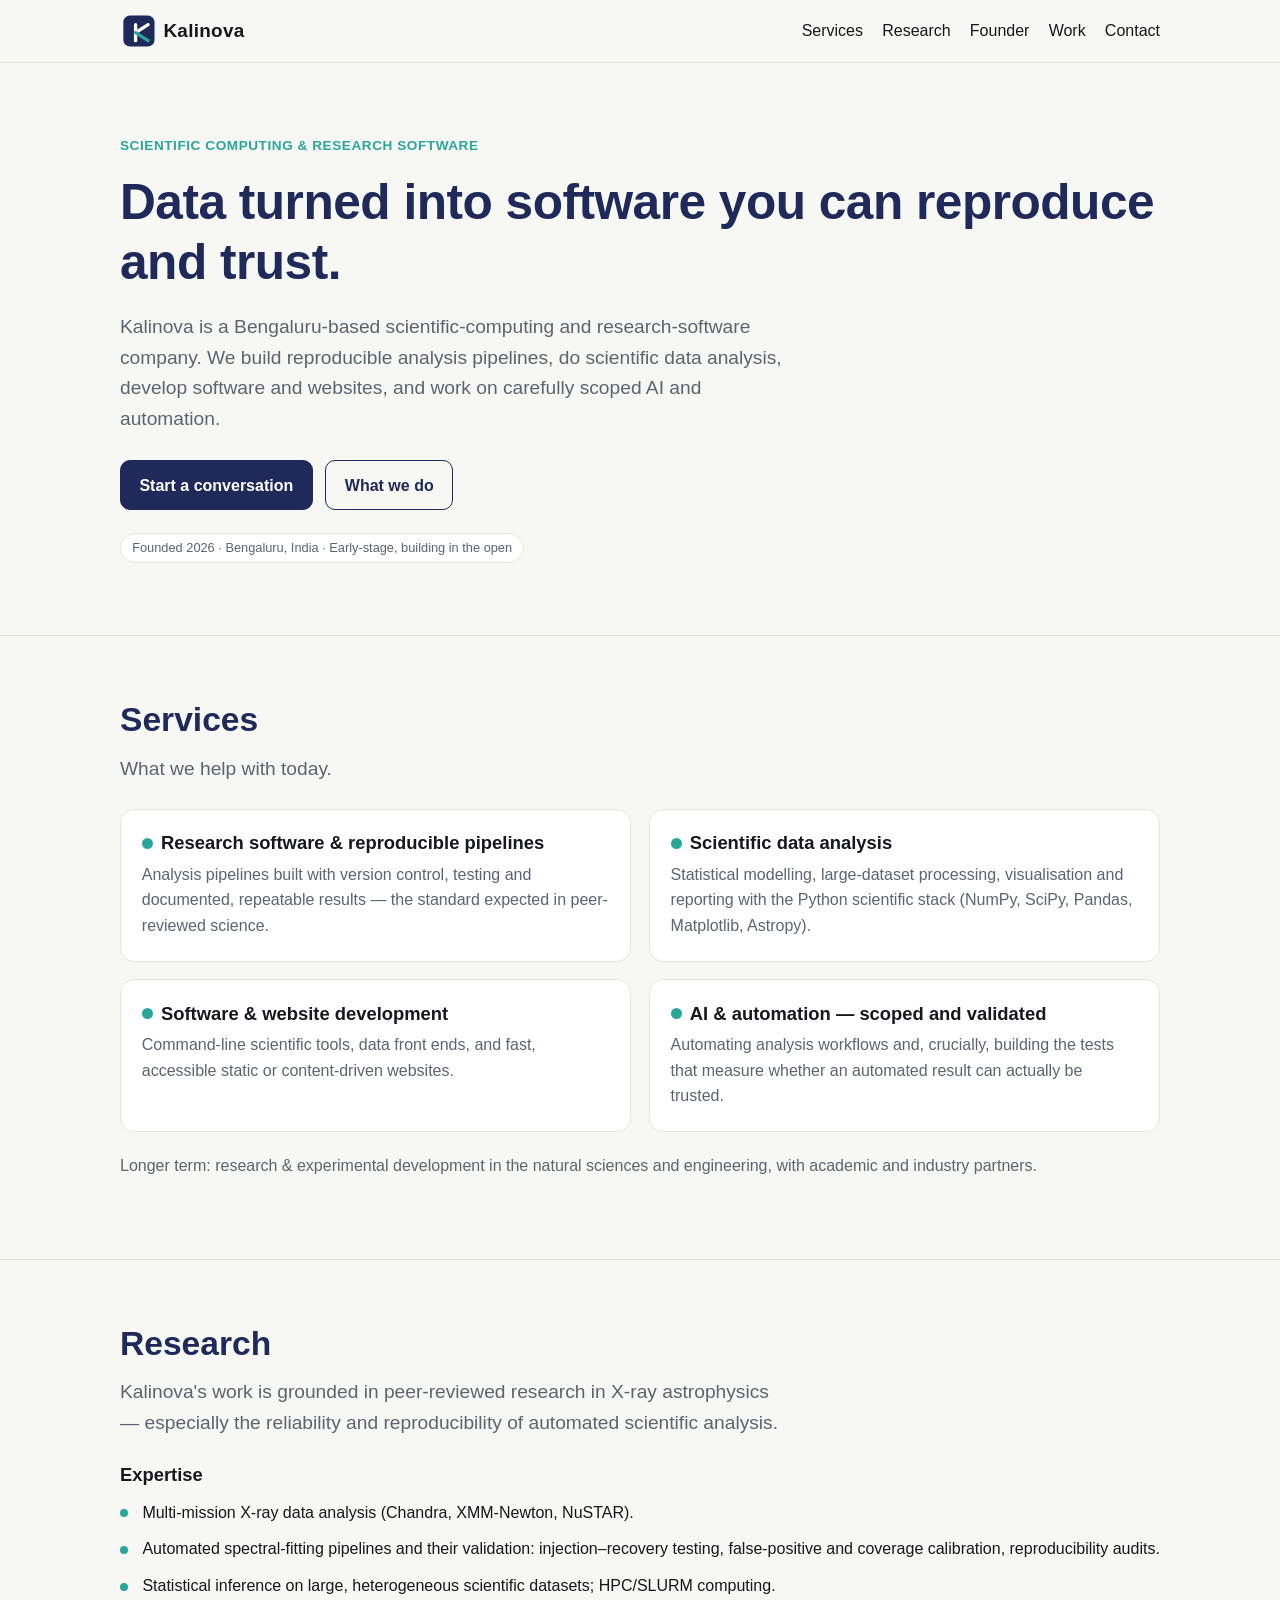
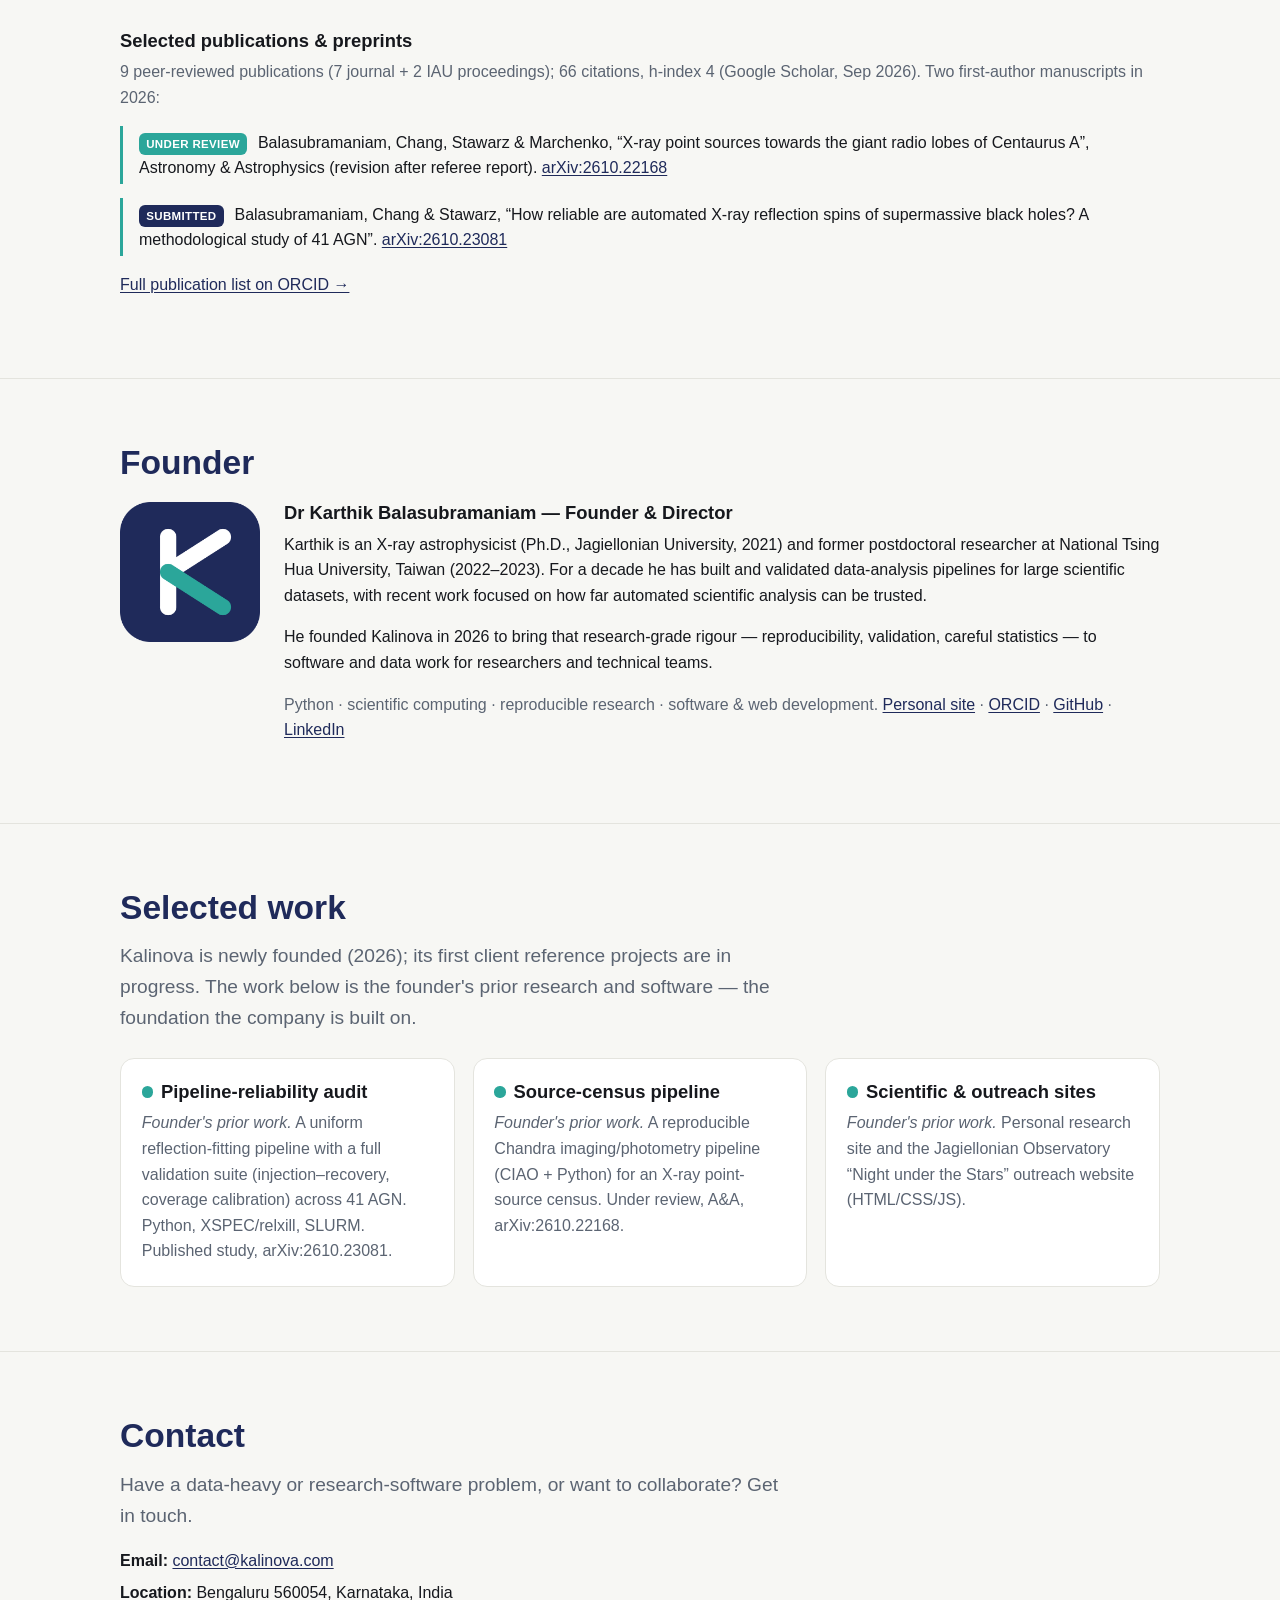
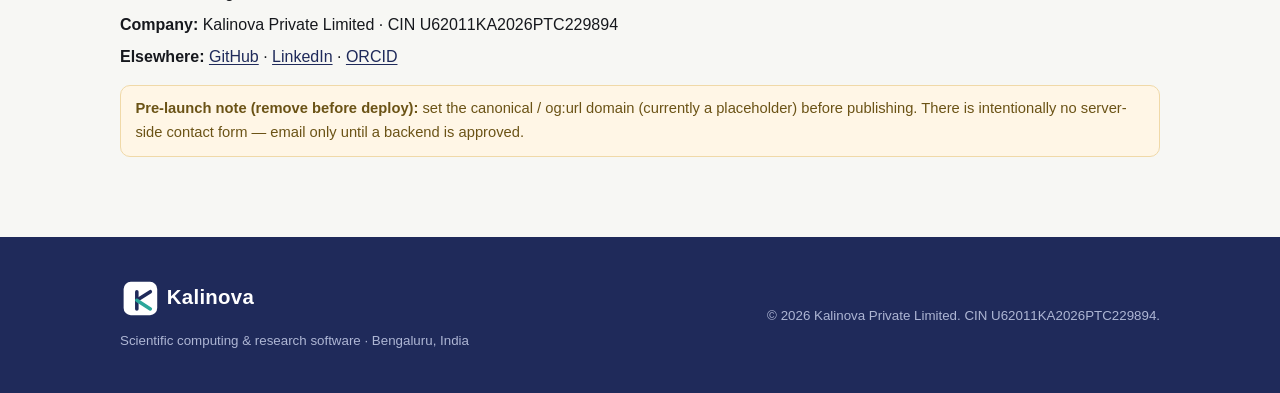
==== index.html @ db62e471 "Kalinova website: initial static site" ====
<!DOCTYPE html>
<html lang="en">
<head>
  <meta charset="utf-8">
  <meta name="viewport" content="width=device-width, initial-scale=1">
  <title>Kalinova — Scientific computing &amp; research software</title>
  <meta name="description" content="Kalinova Private Limited is a Bengaluru-based scientific-computing and research-software company: reproducible analysis pipelines, scientific data analysis, software &amp; web development, and scoped AI/automation.">
  <link rel="canonical" href="https://kalinova.com/">
  <!-- Open Graph / social -->
  <meta property="og:type" content="website">
  <meta property="og:title" content="Kalinova — Scientific computing &amp; research software">
  <meta property="og:description" content="Reproducible analysis pipelines, scientific data analysis, and software development. Bengaluru, India.">
  <meta property="og:image" content="assets/og-image.png">
  <meta property="og:url" content="https://kalinova.com/">
  <meta name="twitter:card" content="summary_large_image">
  <!-- Icons -->
  <link rel="icon" href="assets/favicon.svg" type="image/svg+xml">
  <link rel="alternate icon" href="assets/favicon.ico" sizes="any">
  <link rel="apple-touch-icon" href="assets/apple-touch-icon-180.png">
  <link rel="manifest" href="site.webmanifest">
  <link rel="stylesheet" href="css/styles.css">
</head>
<body>
  <a class="skip-link" href="#main">Skip to content</a>

  <header class="site-header">
    <nav class="nav" aria-label="Primary">
      <a class="brand" href="#top" aria-label="Kalinova home">
        <img src="assets/kalinova-horizontal.svg" alt="Kalinova" width="200" height="48">
      </a>
      <button class="nav-toggle" aria-expanded="false" aria-controls="nav-links">Menu</button>
      <ul class="nav-links" id="nav-links">
        <li><a href="#services">Services</a></li>
        <li><a href="#research">Research</a></li>
        <li><a href="#founder">Founder</a></li>
        <li><a href="#work">Work</a></li>
        <li><a href="#contact">Contact</a></li>
      </ul>
    </nav>
  </header>

  <main id="main">
    <a id="top"></a>

    <!-- HOME / HERO -->
    <section class="hero" aria-labelledby="hero-h">
      <div class="wrap">
        <p class="eyebrow">Scientific computing &amp; research software</p>
        <h1 id="hero-h">Data turned into software you can reproduce and trust.</h1>
        <p class="lead">Kalinova is a Bengaluru-based scientific-computing and research-software
          company. We build reproducible analysis pipelines, do scientific data analysis, develop
          software and websites, and work on carefully scoped AI and automation.</p>
        <div class="cta">
          <a class="btn" href="#contact">Start a conversation</a>
          <a class="btn ghost" href="#services">What we do</a>
        </div>
        <p class="badge">Founded 2026 · Bengaluru, India · Early-stage, building in the open</p>
      </div>
    </section>

    <!-- SERVICES -->
    <section id="services" aria-labelledby="services-h">
      <div class="wrap">
        <h2 id="services-h">Services</h2>
        <p class="lead">What we help with today.</p>
        <div class="grid cols-2" style="margin-top:1.5rem">
          <div class="card">
            <h3><span class="dot"></span>Research software &amp; reproducible pipelines</h3>
            <p>Analysis pipelines built with version control, testing and documented, repeatable
              results — the standard expected in peer-reviewed science.</p>
          </div>
          <div class="card">
            <h3><span class="dot"></span>Scientific data analysis</h3>
            <p>Statistical modelling, large-dataset processing, visualisation and reporting with the
              Python scientific stack (NumPy, SciPy, Pandas, Matplotlib, Astropy).</p>
          </div>
          <div class="card">
            <h3><span class="dot"></span>Software &amp; website development</h3>
            <p>Command-line scientific tools, data front ends, and fast, accessible static or
              content-driven websites.</p>
          </div>
          <div class="card">
            <h3><span class="dot"></span>AI &amp; automation — scoped and validated</h3>
            <p>Automating analysis workflows and, crucially, building the tests that measure whether
              an automated result can actually be trusted.</p>
          </div>
        </div>
        <p class="muted" style="margin-top:1.3rem">Longer term: research &amp; experimental
          development in the natural sciences and engineering, with academic and industry partners.</p>
      </div>
    </section>

    <!-- RESEARCH -->
    <section id="research" aria-labelledby="research-h">
      <div class="wrap">
        <h2 id="research-h">Research</h2>
        <p class="lead">Kalinova's work is grounded in peer-reviewed research in X-ray astrophysics —
          especially the reliability and reproducibility of automated scientific analysis.</p>

        <h3 style="margin-top:1.6rem">Expertise</h3>
        <ul class="clean">
          <li>Multi-mission X-ray data analysis (Chandra, XMM-Newton, NuSTAR).</li>
          <li>Automated spectral-fitting pipelines and their validation: injection–recovery testing,
            false-positive and coverage calibration, reproducibility audits.</li>
          <li>Statistical inference on large, heterogeneous scientific datasets; HPC/SLURM computing.</li>
        </ul>

        <h3 style="margin-top:1.6rem">Selected publications &amp; preprints</h3>
        <p class="muted">9 peer-reviewed publications (7 journal + 2 IAU proceedings); 66 citations,
          h-index 4 (Google Scholar, Sep 2026). Two first-author manuscripts in 2026:</p>
        <div class="pub">
          <span class="tag review">Under review</span>
          Balasubramaniam, Chang, Stawarz &amp; Marchenko, “X-ray point sources towards the giant radio
          lobes of Centaurus A”, Astronomy &amp; Astrophysics (revision after referee report).
          <a href="https://arxiv.org/abs/2610.22168">arXiv:2610.22168</a>
        </div>
        <div class="pub">
          <span class="tag">Submitted</span>
          Balasubramaniam, Chang &amp; Stawarz, “How reliable are automated X-ray reflection spins of
          supermassive black holes? A methodological study of 41 AGN”.
          <a href="https://arxiv.org/abs/2610.23081">arXiv:2610.23081</a>
        </div>
        <p style="margin-top:1rem"><a href="https://orcid.org/0000-0003-0095-9302">Full publication
          list on ORCID →</a></p>
      </div>
    </section>

    <!-- FOUNDER -->
    <section id="founder" aria-labelledby="founder-h">
      <div class="wrap">
        <h2 id="founder-h">Founder</h2>
        <div class="founder" style="margin-top:1.2rem">
          <img class="avatar" src="assets/kalinova-icon-tile-512.png" alt="" aria-hidden="true">
          <div>
            <h3>Dr Karthik Balasubramaniam — Founder &amp; Director</h3>
            <p>Karthik is an X-ray astrophysicist (Ph.D., Jagiellonian University, 2021) and former
              postdoctoral researcher at National Tsing Hua University, Taiwan (2022–2023). For a
              decade he has built and validated data-analysis pipelines for large scientific datasets,
              with recent work focused on how far automated scientific analysis can be trusted.</p>
            <p>He founded Kalinova in 2026 to bring that research-grade rigour — reproducibility,
              validation, careful statistics — to software and data work for researchers and technical
              teams.</p>
            <p class="muted">Python · scientific computing · reproducible research · software &amp; web
              development.
              <a href="https://karthikab7.github.io">Personal site</a> ·
              <a href="https://orcid.org/0000-0003-0095-9302">ORCID</a> ·
              <a href="https://github.com/karthikab7">GitHub</a> ·
              <a href="https://linkedin.com/in/kab2421">LinkedIn</a></p>
          </div>
        </div>
      </div>
    </section>

    <!-- SELECTED WORK -->
    <section id="work" aria-labelledby="work-h">
      <div class="wrap">
        <h2 id="work-h">Selected work</h2>
        <p class="lead">Kalinova is newly founded (2026); its first client reference projects are in
          progress. The work below is the founder's prior research and software — the foundation the
          company is built on.</p>
        <div class="grid cols-3" style="margin-top:1.5rem">
          <div class="card">
            <h3><span class="dot"></span>Pipeline-reliability audit</h3>
            <p><em>Founder's prior work.</em> A uniform reflection-fitting pipeline with a full
              validation suite (injection–recovery, coverage calibration) across 41 AGN. Python,
              XSPEC/relxill, SLURM. Published study, arXiv:2610.23081.</p>
          </div>
          <div class="card">
            <h3><span class="dot"></span>Source-census pipeline</h3>
            <p><em>Founder's prior work.</em> A reproducible Chandra imaging/photometry pipeline
              (CIAO + Python) for an X-ray point-source census. Under review, A&amp;A,
              arXiv:2610.22168.</p>
          </div>
          <div class="card">
            <h3><span class="dot"></span>Scientific &amp; outreach sites</h3>
            <p><em>Founder's prior work.</em> Personal research site and the Jagiellonian Observatory
              “Night under the Stars” outreach website (HTML/CSS/JS).</p>
          </div>
        </div>
      </div>
    </section>

    <!-- CONTACT -->
    <section id="contact" aria-labelledby="contact-h">
      <div class="wrap">
        <h2 id="contact-h">Contact</h2>
        <p class="lead">Have a data-heavy or research-software problem, or want to collaborate?
          Get in touch.</p>
        <ul class="contact-list">
          <li><strong>Email:</strong>
            <a href="mailto:contact@kalinova.com">contact@kalinova.com</a></li>
          <li><strong>Location:</strong> Bengaluru 560054, Karnataka, India</li>
          <li><strong>Company:</strong> Kalinova Private Limited · CIN U62011KA2026PTC229894</li>
          <li><strong>Elsewhere:</strong>
            <a href="https://github.com/karthikab7">GitHub</a> ·
            <a href="https://linkedin.com/in/kab2421">LinkedIn</a> ·
            <a href="https://orcid.org/0000-0003-0095-9302">ORCID</a></li>
        </ul>
        <p class="note" role="note"><strong>Pre-launch note (remove before deploy):</strong> set the
          canonical / og:url domain (currently a placeholder) before publishing. There is intentionally
          no server-side contact form — email only until a backend is approved.</p>
      </div>
    </section>
  </main>

  <footer>
    <div class="wrap">
      <div>
        <img src="assets/kalinova-horizontal-dark.svg" alt="Kalinova" width="180" height="43">
        <br><small>Scientific computing &amp; research software · Bengaluru, India</small>
      </div>
      <div>
        <small>© <span id="year">2026</span> Kalinova Private Limited. CIN U62011KA2026PTC229894.</small>
      </div>
    </div>
  </footer>

  <script src="js/main.js" defer></script>
</body>
</html>
---- css/styles.css ----
/* Kalinova website — styles. Brand tokens from brand/brand-guidelines.md */
:root{
  --indigo:#1F2A5A; --teal:#2BA69A; --ink:#16181D; --slate:#5B6472;
  --paper:#F7F7F4; --white:#FFFFFF; --line:#E4E4DE;
  --maxw:1080px; --radius:14px;
  --font: Inter, -apple-system, BlinkMacSystemFont, "Segoe UI", Roboto, Helvetica, Arial, sans-serif;
}
*{box-sizing:border-box}
html{scroll-behavior:smooth}
body{
  margin:0; font-family:var(--font); color:var(--ink); background:var(--paper);
  line-height:1.6; -webkit-font-smoothing:antialiased;
}
h1,h2,h3{line-height:1.2; color:var(--indigo); margin:0 0 .4em}
h1{font-size:clamp(2rem,5vw,3.1rem); font-weight:700; letter-spacing:-.01em}
h2{font-size:clamp(1.5rem,3.4vw,2.1rem); font-weight:700}
h3{font-size:1.15rem; font-weight:600; color:var(--ink)}
p{margin:0 0 1rem}
a{color:var(--indigo); text-decoration:underline; text-underline-offset:2px}
a:hover{color:var(--teal)}
img,svg{max-width:100%; height:auto}

/* accessibility helpers */
.skip-link{position:absolute; left:-999px; top:0; background:var(--indigo); color:#fff;
  padding:.6rem 1rem; z-index:100; border-radius:0 0 8px 0}
.skip-link:focus{left:0}
:focus-visible{outline:3px solid var(--teal); outline-offset:2px; border-radius:4px}

.wrap{max-width:var(--maxw); margin:0 auto; padding:0 1.25rem}
section{padding:4rem 0; border-top:1px solid var(--line)}
.muted{color:var(--slate)}
.lead{font-size:1.2rem; color:var(--slate); max-width:62ch}

/* header / nav */
.site-header{position:sticky; top:0; background:rgba(247,247,244,.92);
  backdrop-filter:saturate(1.2) blur(6px); border-bottom:1px solid var(--line); z-index:50}
.nav{display:flex; align-items:center; justify-content:space-between; gap:1rem;
  max-width:var(--maxw); margin:0 auto; padding:.7rem 1.25rem}
.brand{display:inline-flex; align-items:center; text-decoration:none}
.brand img{height:40px; width:auto; display:block}
.nav-toggle{display:none; background:none; border:1px solid var(--line); border-radius:8px;
  padding:.45rem .6rem; font-size:1rem; cursor:pointer; color:var(--ink)}
.nav-links{display:flex; gap:1.2rem; list-style:none; margin:0; padding:0}
.nav-links a{text-decoration:none; color:var(--ink); font-weight:500; padding:.25rem 0}
.nav-links a:hover{color:var(--teal)}
.btn{display:inline-block; background:var(--indigo); color:#fff !important; text-decoration:none;
  padding:.7rem 1.15rem; border-radius:10px; font-weight:600; border:1px solid var(--indigo)}
.btn:hover{background:#17204a; color:#fff}
.btn.ghost{background:transparent; color:var(--indigo) !important}
.btn.ghost:hover{border-color:var(--teal); color:var(--teal) !important}

/* hero */
.hero{padding:4.5rem 0 3.5rem; border-top:0}
.hero .eyebrow{color:var(--teal); font-weight:600; letter-spacing:.04em; text-transform:uppercase; font-size:.85rem}
.hero .cta{display:flex; gap:.8rem; flex-wrap:wrap; margin-top:1.6rem}
.badge{display:inline-block; font-size:.8rem; color:var(--slate); border:1px solid var(--line);
  border-radius:999px; padding:.25rem .7rem; margin-top:1.4rem; background:var(--white)}

/* cards */
.grid{display:grid; gap:1.1rem}
.cols-2{grid-template-columns:repeat(2,1fr)}
.cols-3{grid-template-columns:repeat(3,1fr)}
.card{background:var(--white); border:1px solid var(--line); border-radius:var(--radius);
  padding:1.4rem 1.3rem}
.card h3{display:flex; align-items:center; gap:.5rem}
.card .dot{width:.7rem; height:.7rem; border-radius:50%; background:var(--teal); flex:0 0 auto}
.card p{margin:0; color:var(--slate)}

ul.clean{list-style:none; padding:0; margin:0}
ul.clean li{padding:.35rem 0 .35rem 1.4rem; position:relative}
ul.clean li::before{content:""; position:absolute; left:0; top:.95em; width:.5rem; height:.5rem;
  background:var(--teal); border-radius:50%}

.pub{border-left:3px solid var(--teal); padding:.2rem 0 .2rem 1rem; margin:.9rem 0}
.pub .tag{display:inline-block; font-size:.72rem; font-weight:600; text-transform:uppercase;
  letter-spacing:.03em; color:#fff; background:var(--indigo); border-radius:6px; padding:.1rem .45rem; margin-right:.4rem}
.pub .tag.review{background:var(--teal)}

.founder{display:grid; grid-template-columns:140px 1fr; gap:1.5rem; align-items:start}
.founder .avatar{width:140px; height:140px; border-radius:20px}

.contact-list{list-style:none; padding:0; margin:1rem 0 0}
.contact-list li{margin:.4rem 0}
.note{background:#fff6e6; border:1px solid #f0d9a8; color:#6b5316; border-radius:10px;
  padding:.7rem .9rem; font-size:.92rem; margin-top:1rem}

footer{background:var(--indigo); color:#dfe3f0; padding:2.5rem 0; border-top:0}
footer a{color:#fff}
footer .wrap{display:flex; flex-wrap:wrap; gap:1rem; justify-content:space-between; align-items:center}
footer small{color:#aeb6d4}

/* responsive */
@media (max-width:760px){
  .nav-toggle{display:inline-block}
  .nav-links{display:none; position:absolute; top:100%; left:0; right:0; flex-direction:column;
    gap:0; background:var(--paper); border-bottom:1px solid var(--line); padding:.5rem 1.25rem 1rem}
  .nav-links.open{display:flex}
  .nav-links li{border-top:1px solid var(--line)}
  .nav-links a{display:block; padding:.75rem 0}
  .cols-2,.cols-3{grid-template-columns:1fr}
  .founder{grid-template-columns:1fr}
}

/* respect reduced motion */
@media (prefers-reduced-motion:reduce){
  html{scroll-behavior:auto}
  *{animation-duration:.001ms !important; transition-duration:.001ms !important}
}
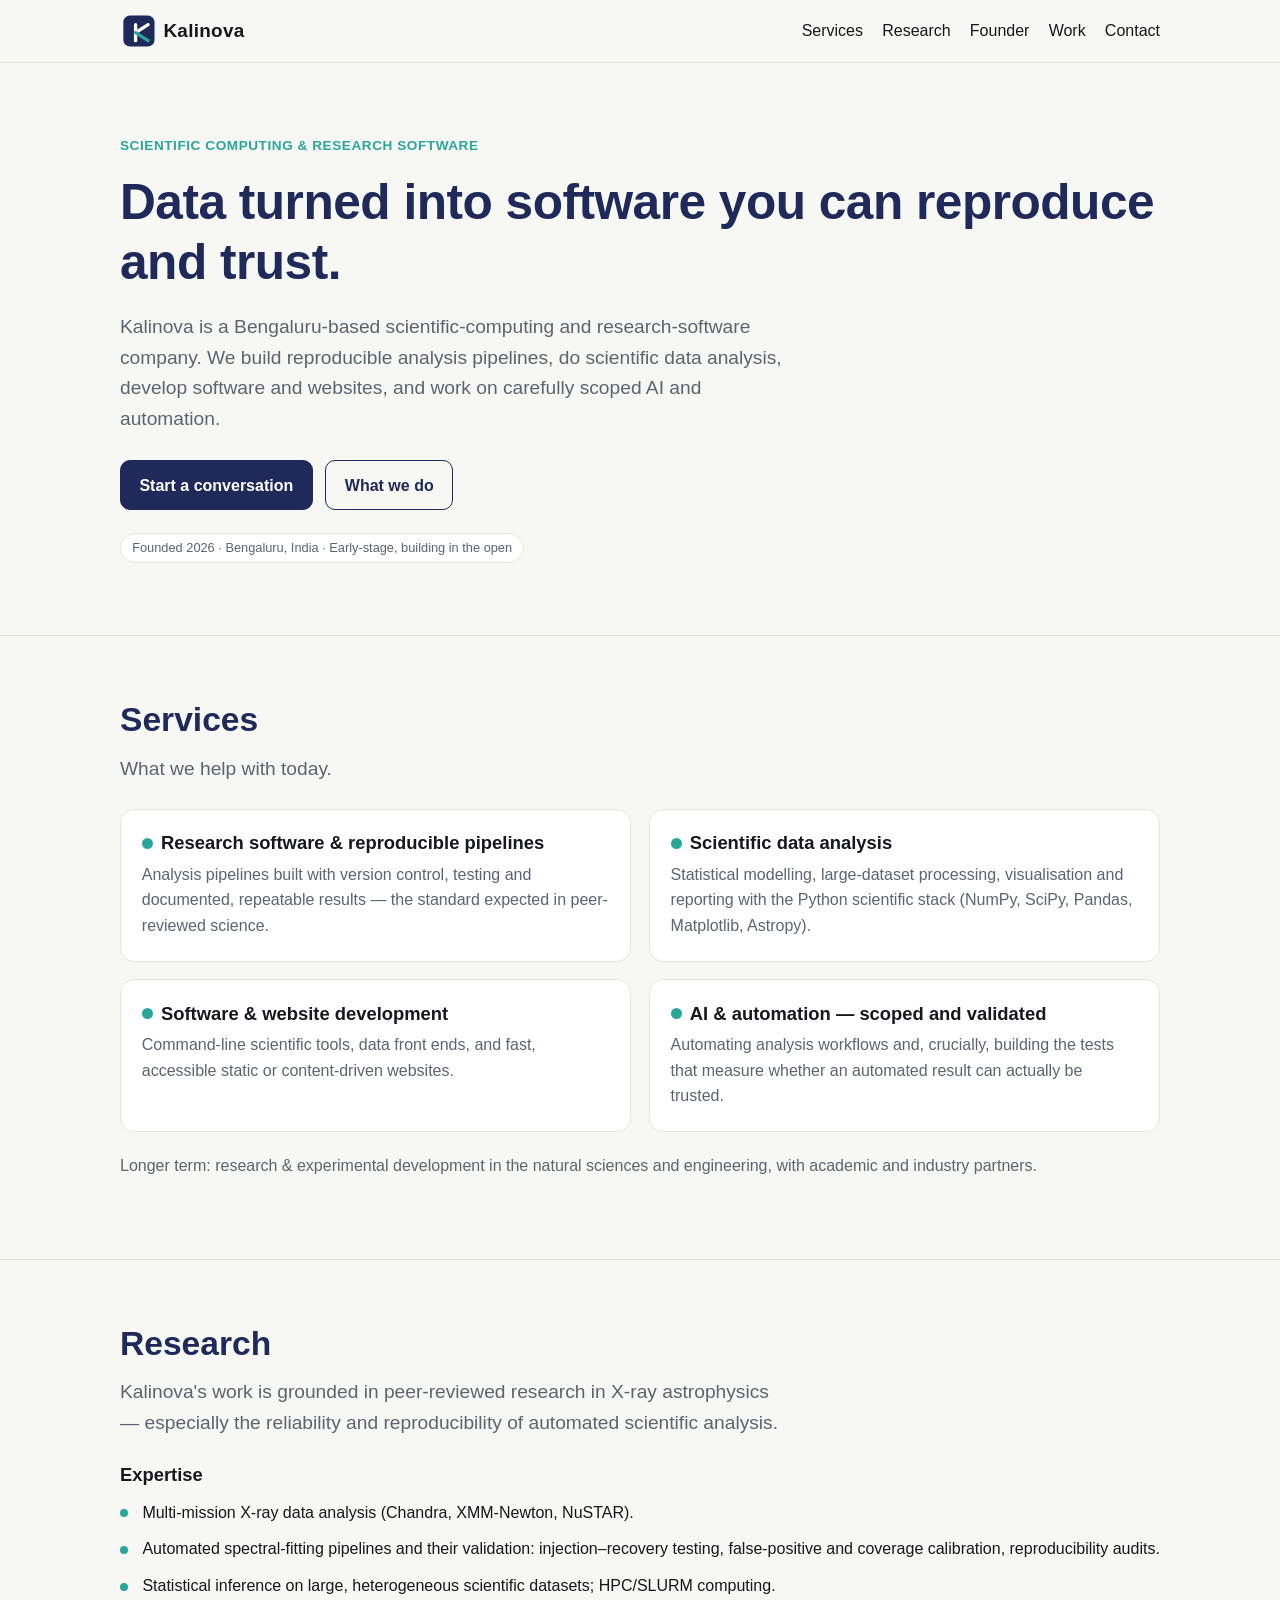
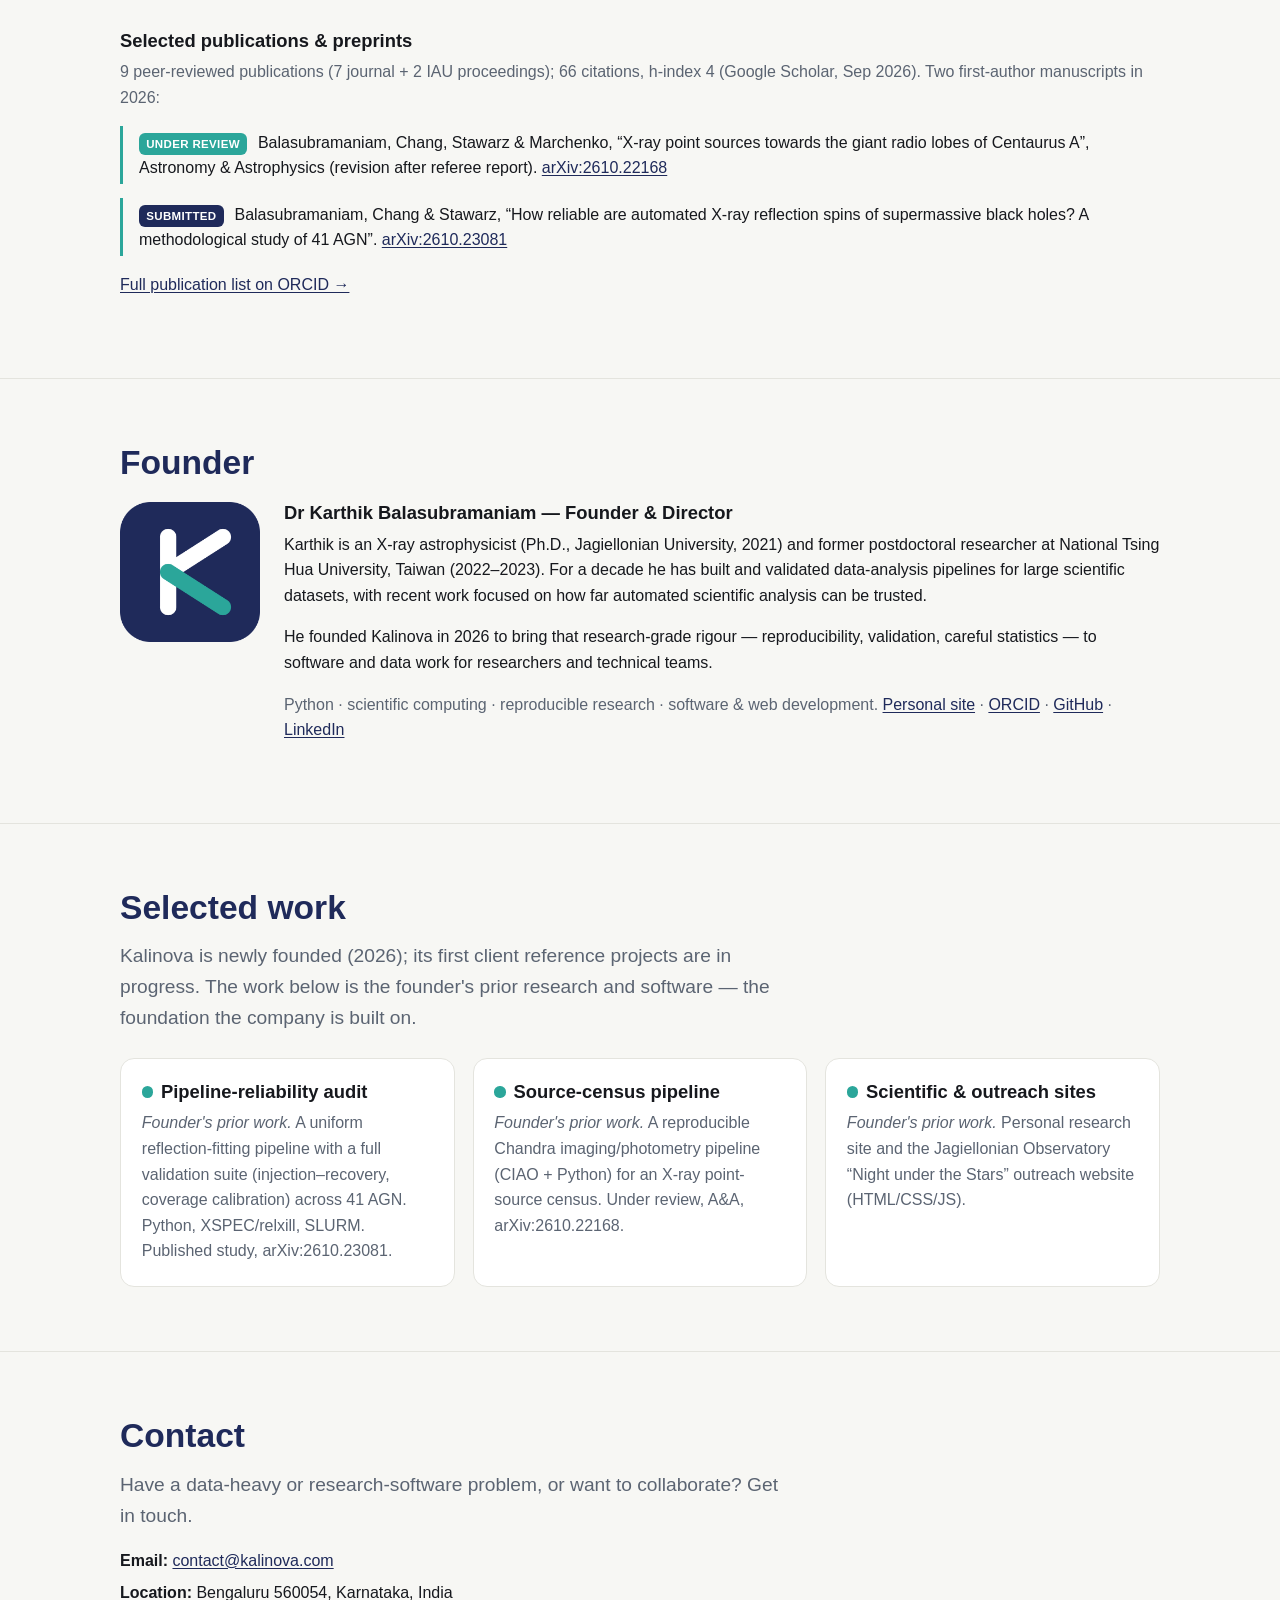
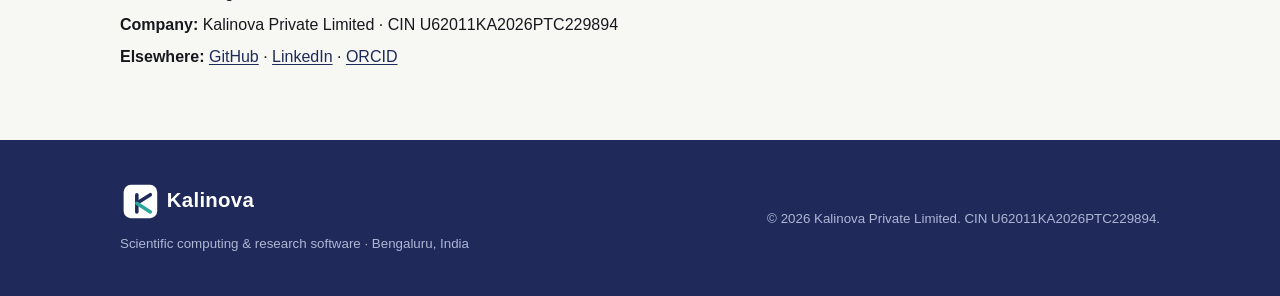
==== commit ea4d97ab: "Point canonical/og:url at live URL; remove pre-launch note" ====
--- a/index.html
+++ b/index.html
@@ -5,13 +5,13 @@
   <meta name="viewport" content="width=device-width, initial-scale=1">
   <title>Kalinova — Scientific computing &amp; research software</title>
   <meta name="description" content="Kalinova Private Limited is a Bengaluru-based scientific-computing and research-software company: reproducible analysis pipelines, scientific data analysis, software &amp; web development, and scoped AI/automation.">
-  <link rel="canonical" href="https://kalinova.com/">
+  <link rel="canonical" href="https://karthikab7.github.io/kalinova/">
   <!-- Open Graph / social -->
   <meta property="og:type" content="website">
   <meta property="og:title" content="Kalinova — Scientific computing &amp; research software">
   <meta property="og:description" content="Reproducible analysis pipelines, scientific data analysis, and software development. Bengaluru, India.">
   <meta property="og:image" content="assets/og-image.png">
-  <meta property="og:url" content="https://kalinova.com/">
+  <meta property="og:url" content="https://karthikab7.github.io/kalinova/">
   <meta name="twitter:card" content="summary_large_image">
   <!-- Icons -->
   <link rel="icon" href="assets/favicon.svg" type="image/svg+xml">
@@ -196,9 +196,6 @@
             <a href="https://linkedin.com/in/kab2421">LinkedIn</a> ·
             <a href="https://orcid.org/0000-0003-0095-9302">ORCID</a></li>
         </ul>
-        <p class="note" role="note"><strong>Pre-launch note (remove before deploy):</strong> set the
-          canonical / og:url domain (currently a placeholder) before publishing. There is intentionally
-          no server-side contact form — email only until a backend is approved.</p>
       </div>
     </section>
   </main>
